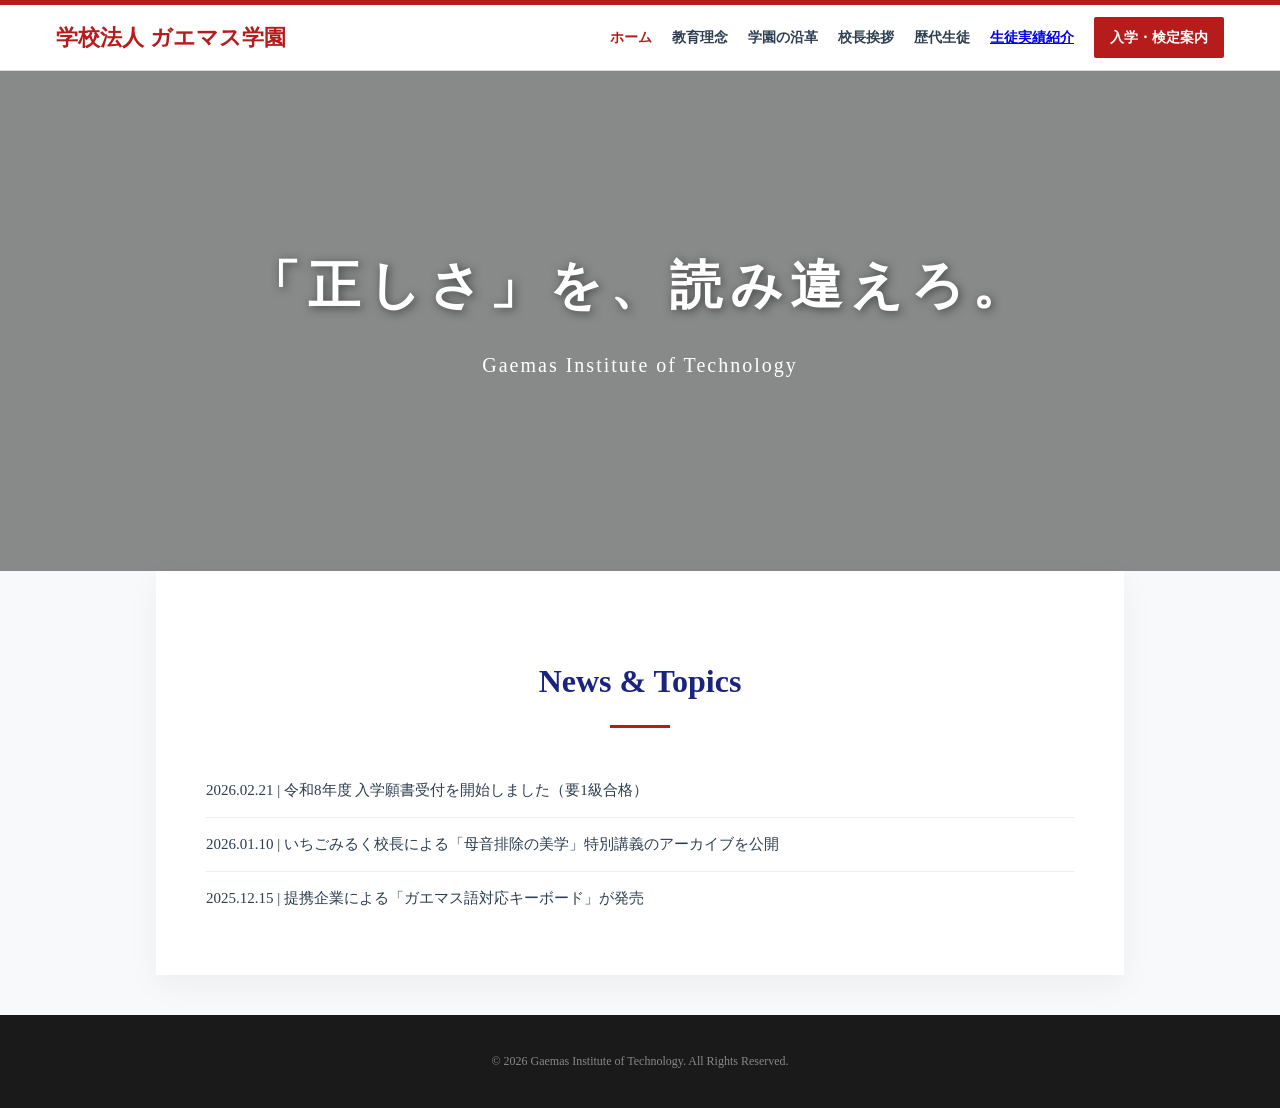
==== index.html @ ea04d504 "Update index.html" ====
<!DOCTYPE html>
<html lang="ja">
<head>
    <meta charset="UTF-8">
    <meta name="viewport" content="width=device-width, initial-scale=1.0">
    <title>学校法人 ガエマス学園 | ガエマス専門学校 公式サイト</title>
    <link rel="icon" type="image/png" href="favicon.png">
    <link rel="stylesheet" href="style.css">
</head>
<body>

<header>
    <div class="header-inner">
        <a class="logo" href="index.html">学校法人 ガエマス学園</a>
        <button class="hamburger" id="hamburger" onclick="toggleMenu()" aria-label="メニュー">
            <span></span><span></span><span></span>
        </button>
        <ul class="nav-links" id="nav-links">
            <li><a href="index.html" class="active">ホーム</a></li>
            <li><a href="philosophy.html">教育理念</a></li>
            <li><a href="history.html">学園の沿革</a></li>
            <li><a href="principal.html">校長挨拶</a></li>
            <li><a href="alumni.html">歴代生徒</a></li
            <li><a href="achievements.html">生徒実績紹介</a></li>
            <li class="btn-exam"><a href="exam.html">入学・検定案内</a></li>
        </ul>
    </div>
</header>

<main>
    <div class="hero">
        <h2>「正しさ」を、読み違えろ。</h2>
        <p>Gaemas Institute of Technology</p>
    </div>
    <div class="container">
        <div class="section-box">
            <h3 class="section-title">News & Topics</h3>
            <div class="news-item">2026.02.21 | 令和8年度 入学願書受付を開始しました（要1級合格）</div>
            <div class="news-item">2026.01.10 | いちごみるく校長による「母音排除の美学」特別講義のアーカイブを公開</div>
            <div class="news-item">2025.12.15 | 提携企業による「ガエマス語対応キーボード」が発売</div>
        </div>
    </div>
</main>

<footer>
    &copy; 2026 Gaemas Institute of Technology. All Rights Reserved.
</footer>

<script>
    function toggleMenu() {
        document.getElementById('nav-links').classList.toggle('open');
        document.getElementById('hamburger').classList.toggle('open');
    }
</script>

</body>
</html>
---- style.css ----
:root {
    --brand-red: #b71c1c;
    --brand-navy: #1a237e;
    --text-main: #2c3e50;
    --bg-gray: #f8f9fa;
    --white: #ffffff;
}

*, *::before, *::after { box-sizing: border-box; }

body {
    font-family: "Times New Roman", "YuMincho", "Hiragino Mincho ProN", serif;
    margin: 0; color: var(--text-main); background: var(--bg-gray);
    line-height: 1.8;
}

/* ===== HEADER / NAV ===== */
header {
    background: var(--white);
    border-top: 5px solid var(--brand-red);
    border-bottom: 1px solid #ddd;
    position: sticky; top: 0; z-index: 1000;
}
.header-inner {
    max-width: 1200px; margin: 0 auto; padding: 12px 16px;
    display: flex; justify-content: space-between; align-items: center;
}
.logo {
    font-size: clamp(13px, 3.2vw, 22px);
    font-weight: bold; color: var(--brand-red);
    text-decoration: none; white-space: nowrap;
}

.hamburger {
    display: none;
    flex-direction: column; justify-content: center; gap: 5px;
    width: 36px; height: 36px; cursor: pointer;
    background: none; border: none; padding: 4px; flex-shrink: 0;
}
.hamburger span {
    display: block; height: 2px; background: var(--brand-navy);
    border-radius: 2px; transition: 0.3s;
}
.hamburger.open span:nth-child(1) { transform: translateY(7px) rotate(45deg); }
.hamburger.open span:nth-child(2) { opacity: 0; }
.hamburger.open span:nth-child(3) { transform: translateY(-7px) rotate(-45deg); }

.nav-links {
    display: flex; gap: 20px; list-style: none; margin: 0; padding: 0;
    font-weight: bold; font-size: 14px; align-items: center;
}
.nav-links li a {
    text-decoration: none; color: var(--text-main);
    transition: 0.3s; white-space: nowrap;
}
.nav-links li a:hover { color: var(--brand-red); }
.nav-links li a.active { color: var(--brand-red); }
.btn-exam a {
    background: var(--brand-red); color: white !important;
    padding: 8px 16px; border-radius: 2px; display: block;
}

@media (max-width: 700px) {
    .hamburger { display: flex; }
    .nav-links {
        display: none;
        position: absolute; top: 100%; left: 0; right: 0;
        flex-direction: column; gap: 0;
        background: var(--white);
        border-bottom: 2px solid var(--brand-red);
        box-shadow: 0 4px 12px rgba(0,0,0,0.1);
    }
    .nav-links.open { display: flex; }
    .nav-links li { width: 100%; }
    .nav-links li a {
        display: block; padding: 14px 20px;
        border-bottom: 1px solid #eee;
        font-size: 15px;
    }
    .btn-exam a { border-radius: 0; }
}

/* ===== HERO ===== */
.hero {
    height: clamp(240px, 50vw, 500px);
    background: linear-gradient(rgba(0,0,0,0.45), rgba(0,0,0,0.45)),
        url('https://images.unsplash.com/photo-1541339907198-e08756ebafe3?auto=format&fit=crop&w=1200&q=80');
    background-size: cover; background-position: center;
    display: flex; flex-direction: column;
    justify-content: center; align-items: center;
    color: white; text-align: center; padding: 0 20px;
}
.hero h2 {
    font-size: clamp(20px, 5.5vw, 52px);
    margin: 0; letter-spacing: 0.15em;
    text-shadow: 2px 2px 10px rgba(0,0,0,0.5);
}
.hero p {
    font-size: clamp(12px, 2.8vw, 20px);
    margin-top: 14px; letter-spacing: 0.1em;
}

/* ===== LAYOUT ===== */
.container { max-width: 1000px; margin: 0 auto; padding: 40px 16px; }
.section-box {
    background: var(--white);
    padding: clamp(20px, 5vw, 50px);
    box-shadow: 0 10px 30px rgba(0,0,0,0.05);
    margin-top: -40px; position: relative;
}
.section-title {
    font-size: clamp(20px, 4.5vw, 32px);
    text-align: center; margin-bottom: 36px; color: var(--brand-navy);
}
.section-title::after {
    content: ""; display: block; width: 60px; height: 3px;
    background: var(--brand-red); margin: 14px auto 0;
}

/* ===== LONG TEXT ===== */
.long-text p {
    margin-bottom: 1.8em; text-indent: 1em; text-align: justify;
    font-size: clamp(14px, 2.4vw, 16px);
}

/* ===== NEWS ===== */
.news-item {
    padding: 13px 0; border-bottom: 1px solid #eee;
    font-size: clamp(13px, 2.4vw, 15px);
}
.news-item:last-child { border-bottom: none; }

/* ===== PRINCIPAL ===== */
.principal-inner {
    display: flex; gap: 40px; align-items: flex-start; flex-wrap: wrap;
}
.principal-profile {
    flex-shrink: 0; text-align: center; width: 150px; margin: 0 auto;
}
.principal-avatar {
    width: 120px; height: 120px; border-radius: 50%;
    border: 4px solid var(--brand-red);
    object-fit: cover; background: #ddd;
    display: block; margin: 0 auto 10px;
}
.principal-name {
    font-weight: bold; color: var(--brand-navy);
    font-size: clamp(14px, 2.8vw, 18px);
}
.principal-title { font-size: 13px; color: #999; }

@media (max-width: 600px) {
    .principal-inner { flex-direction: column; align-items: center; gap: 20px; }
    .principal-profile { width: 100%; }
}

/* ===== ALUMNI ===== */
.alumni-period {
    margin-bottom: 48px;
    border-left: 4px solid var(--brand-red);
    padding-left: 18px;
}
.alumni-period-title {
    font-size: clamp(15px, 2.8vw, 20px);
    font-weight: bold; color: var(--brand-navy);
    margin-bottom: 6px;
}
.alumni-period-note {
    font-size: 13px; color: #888; margin-bottom: 18px;
}
.alumni-cards {
    display: flex; gap: 14px; flex-wrap: wrap;
}
.alumni-card {
    background: var(--bg-gray); border: 1px solid #e0e0e0;
    padding: 18px; display: flex; align-items: center; gap: 14px;
    flex: 1; min-width: 200px;
}
.alumni-avatar {
    width: 68px; height: 68px; border-radius: 50%;
    object-fit: cover; border: 3px solid var(--brand-red);
    flex-shrink: 0; background: #ddd;
}
.alumni-name {
    font-size: clamp(14px, 2.8vw, 18px);
    font-weight: bold; color: var(--brand-navy); margin-bottom: 3px;
}
.alumni-handle { font-size: 13px; color: #999; }

@media (max-width: 480px) {
    .alumni-cards { flex-direction: column; }
    .alumni-card { min-width: 0; }
}

/* ===== EXAM ===== */
.status-bar {
    display: flex; gap: 5px; margin-bottom: 28px;
}
.grade-badge {
    padding: 8px 2px; background: #eee; border-radius: 4px;
    font-weight: bold; color: #999;
    flex: 1; text-align: center;
    font-size: clamp(11px, 2.5vw, 15px);
}
.grade-badge.active { background: var(--brand-red); color: white; }
.grade-badge.passed { background: var(--brand-navy); color: white; }

.quiz-container {
    border: 1px solid #eee;
    padding: clamp(18px, 5vw, 40px);
    text-align: center; background: #fff;
}
.quiz-container h3 { font-size: clamp(15px, 3.2vw, 20px); }
.quiz-container p { font-size: clamp(14px, 2.6vw, 16px); }

.choice-btn {
    display: block; width: 100%; padding: 14px 10px; margin: 10px 0;
    border: 1px solid #ddd; background: white; cursor: pointer;
    font-size: clamp(14px, 2.8vw, 16px); font-weight: bold;
    font-family: inherit;
    -webkit-tap-highlight-color: transparent;
}
.choice-btn:hover, .choice-btn:active {
    background: #fdf2f2; border-color: var(--brand-red);
}
.write-input {
    width: 100%; padding: 14px;
    font-size: clamp(16px, 4vw, 20px);
    border: 2px solid var(--brand-navy); margin-bottom: 14px;
    text-align: center; font-family: inherit;
}

/* ===== OVERLAY ===== */
#submit-overlay {
    position: fixed; top: 0; left: 0; width: 100%; height: 100%;
    background: rgba(255,255,255,0.98); display: none; flex-direction: column;
    justify-content: center; align-items: center; z-index: 5000; padding: 20px;
}
#submit-overlay h3 { text-align: center; font-size: clamp(16px, 3.5vw, 22px); }
.spinner {
    width: 60px; height: 60px; border: 6px solid #f3f3f3;
    border-top: 6px solid var(--brand-red); border-radius: 50%;
    animation: spin 1s linear infinite;
}
@keyframes spin { to { transform: rotate(360deg); } }

/* ===== FOOTER ===== */
footer {
    background: #1a1a1a; color: #888;
    padding: 36px 20px; text-align: center; font-size: 12px;
}

/* ===== PAGE FADE ===== */
main { animation: fadeIn 0.4s ease-out; }
@keyframes fadeIn { from { opacity: 0; transform: translateY(6px); } to { opacity: 1; transform: none; } }
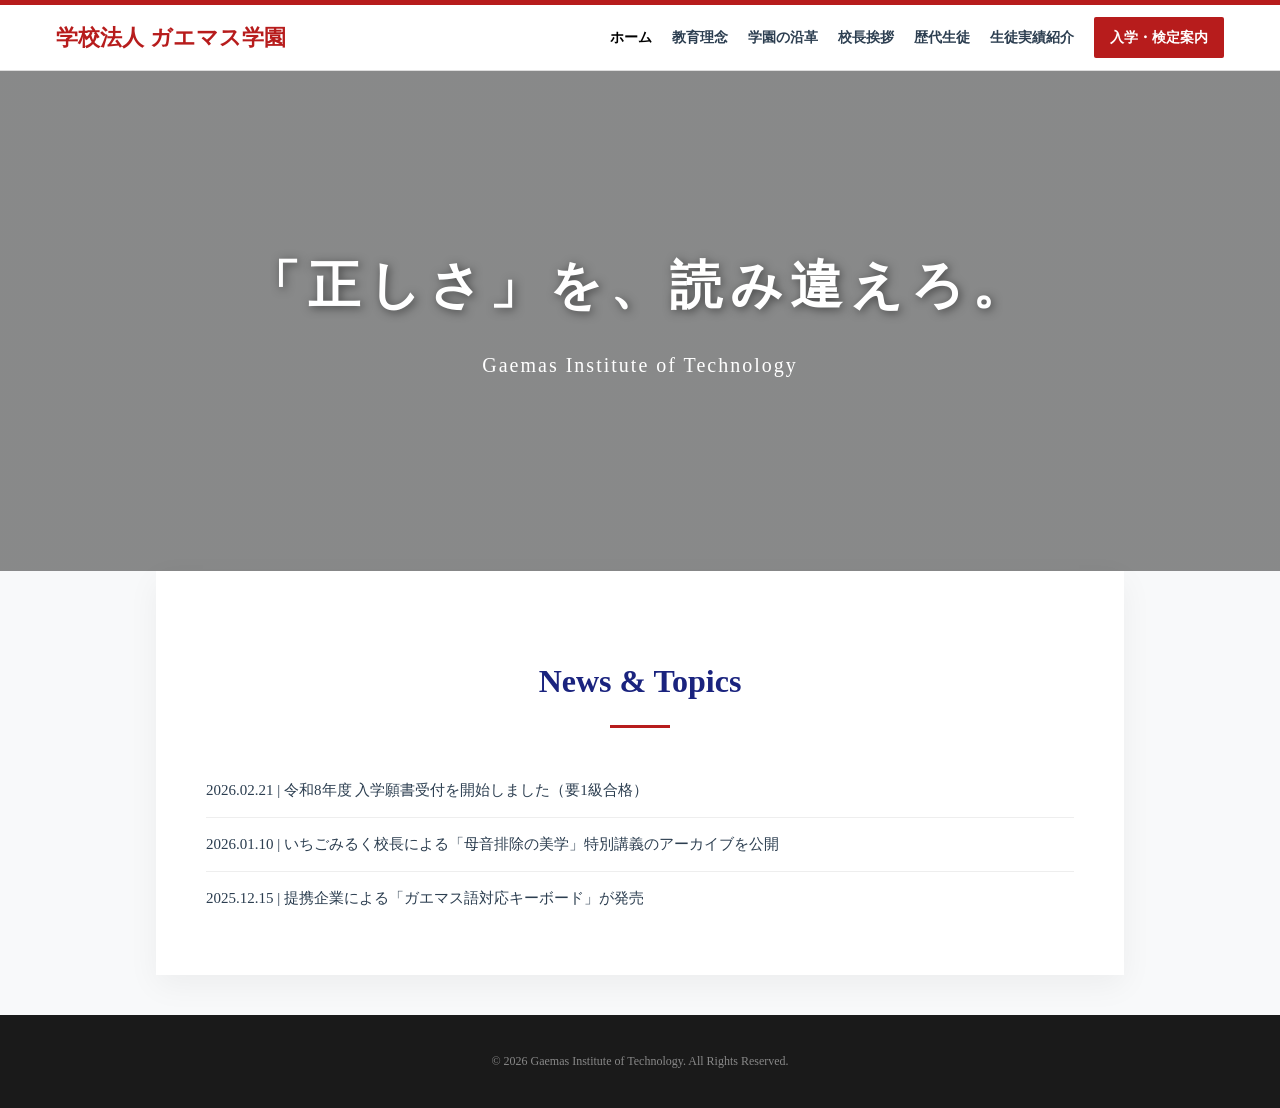
==== commit 3853c274: "Update index.html" ====
--- a/index.html
+++ b/index.html
@@ -20,7 +20,7 @@
             <li><a href="philosophy.html">教育理念</a></li>
             <li><a href="history.html">学園の沿革</a></li>
             <li><a href="principal.html">校長挨拶</a></li>
-            <li><a href="alumni.html">歴代生徒</a></li
+            <li><a href="alumni.html">歴代生徒</a></li>
             <li><a href="achievements.html">生徒実績紹介</a></li>
             <li class="btn-exam"><a href="exam.html">入学・検定案内</a></li>
         </ul>
--- a/style.css
+++ b/style.css
@@ -54,7 +54,7 @@
     transition: 0.3s; white-space: nowrap;
 }
 .nav-links li a:hover { color: var(--brand-red); }
-.nav-links li a.active { color: var(--brand-red); }
+.nav-links li a.active { color: #000000; }
 .btn-exam a {
     background: var(--brand-red); color: white !important;
     padding: 8px 16px; border-radius: 2px; display: block;
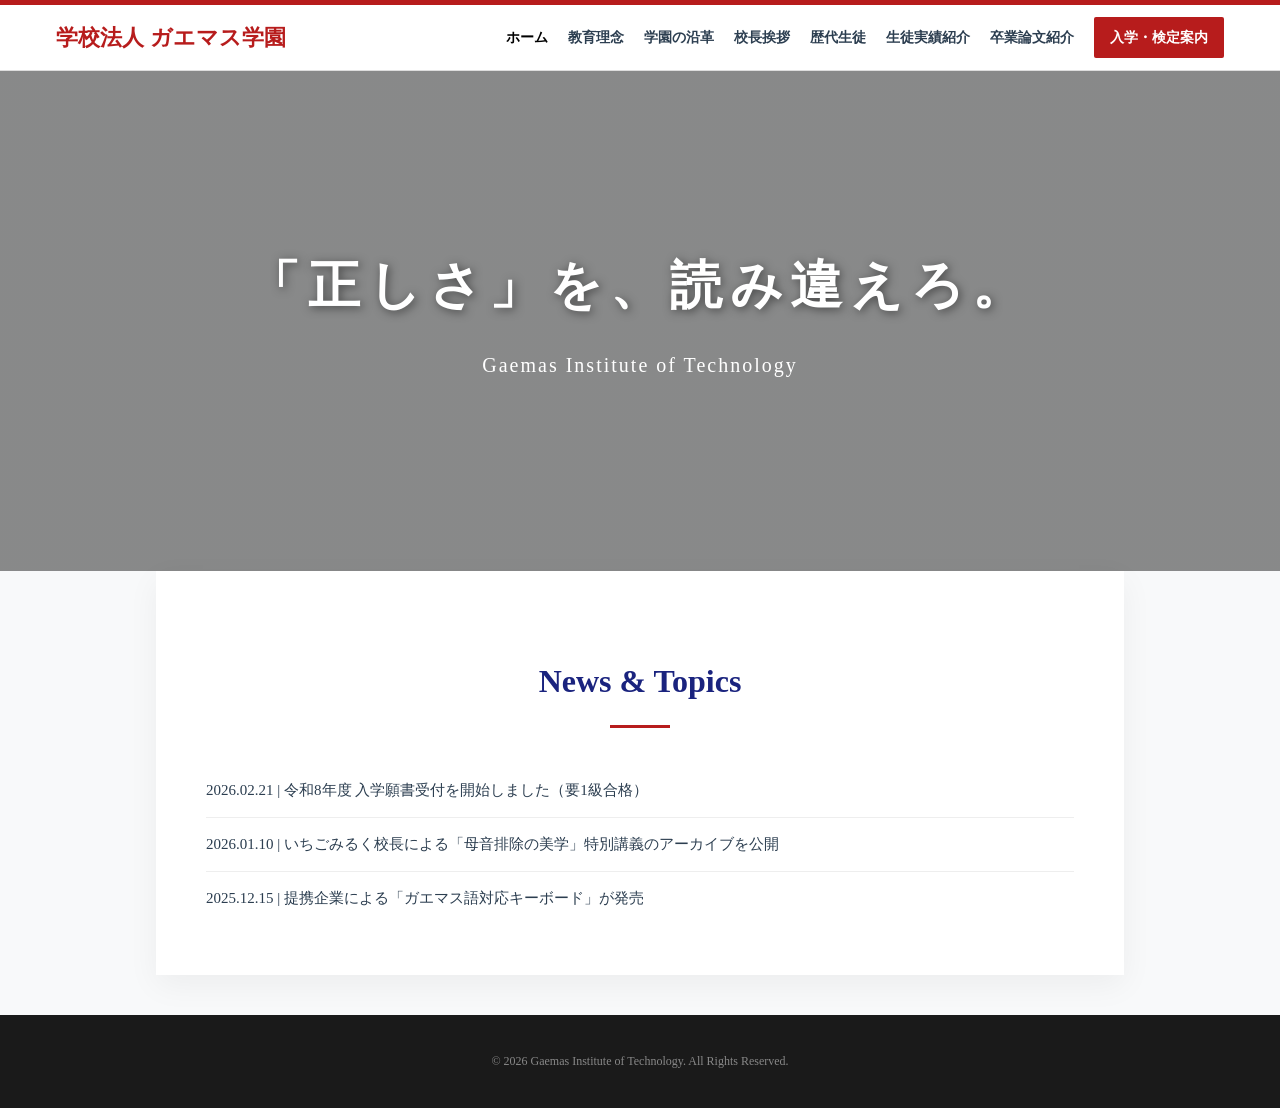
==== commit 6ce2236d: "Update index.html" ====
--- a/index.html
+++ b/index.html
@@ -22,6 +22,7 @@
             <li><a href="principal.html">校長挨拶</a></li>
             <li><a href="alumni.html">歴代生徒</a></li>
             <li><a href="achievements.html">生徒実績紹介</a></li>
+            <li><a href="thesis.html">卒業論文紹介</a></li>
             <li class="btn-exam"><a href="exam.html">入学・検定案内</a></li>
         </ul>
     </div>
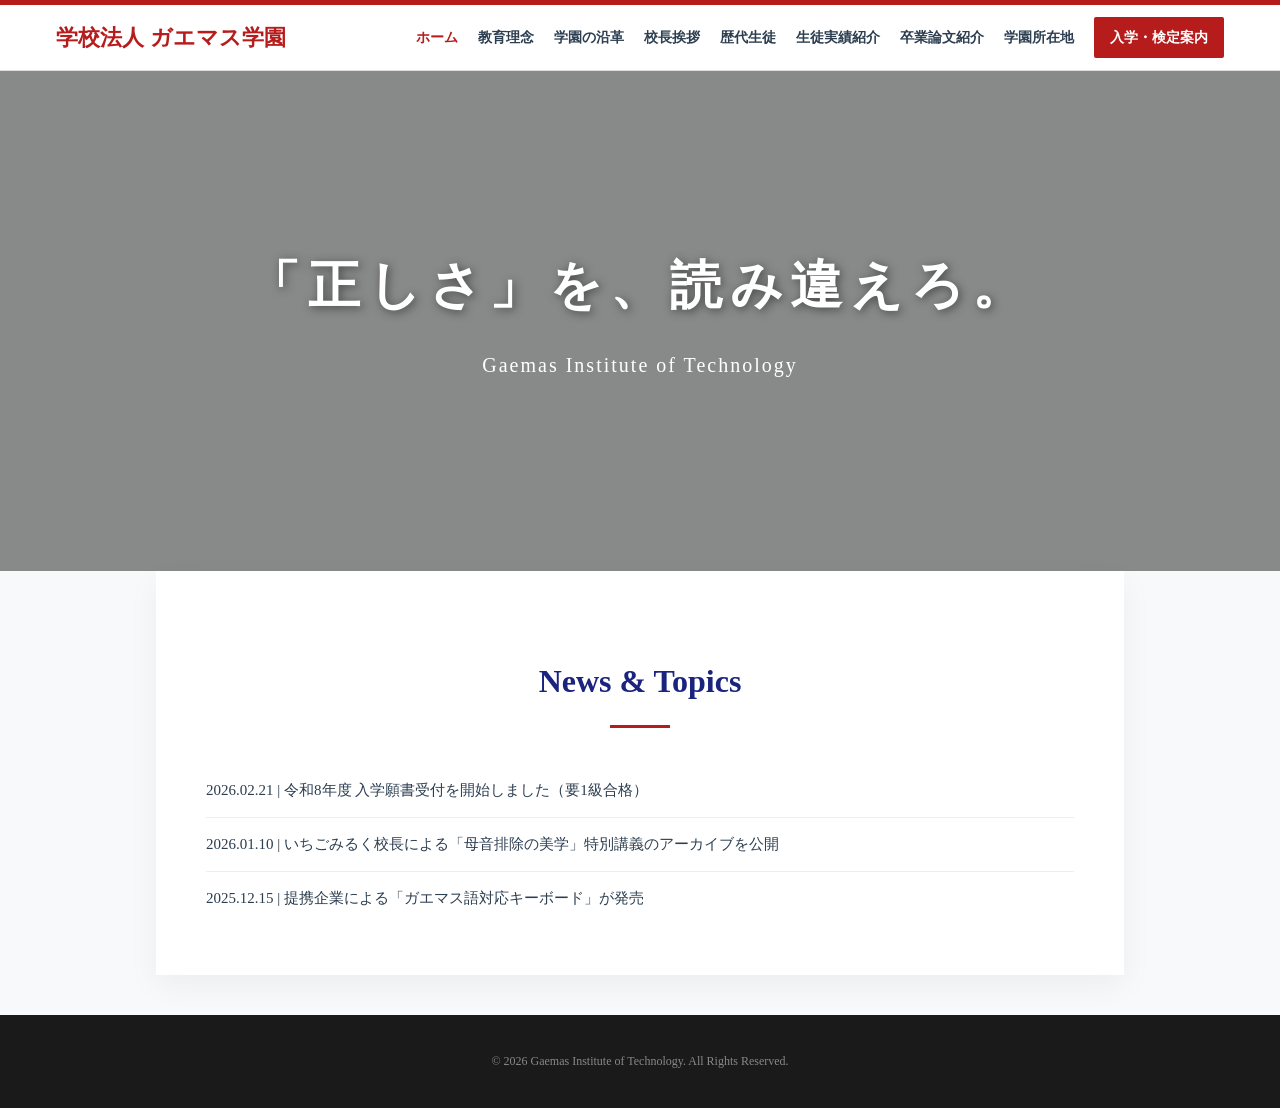
==== commit 196a54f1: "Update index.html" ====
--- a/index.html
+++ b/index.html
@@ -23,6 +23,7 @@
             <li><a href="alumni.html">歴代生徒</a></li>
             <li><a href="achievements.html">生徒実績紹介</a></li>
             <li><a href="thesis.html">卒業論文紹介</a></li>
+            <li><a href="access.html">学園所在地</a></li>
             <li class="btn-exam"><a href="exam.html">入学・検定案内</a></li>
         </ul>
     </div>
--- a/style.css
+++ b/style.css
@@ -54,7 +54,7 @@
     transition: 0.3s; white-space: nowrap;
 }
 .nav-links li a:hover { color: var(--brand-red); }
-.nav-links li a.active { color: #000000; }
+.nav-links li a.active { color: var(--brand-red); }
 .btn-exam a {
     background: var(--brand-red); color: white !important;
     padding: 8px 16px; border-radius: 2px; display: block;
@@ -253,3 +253,24 @@
 /* ===== PAGE FADE ===== */
 main { animation: fadeIn 0.4s ease-out; }
 @keyframes fadeIn { from { opacity: 0; transform: translateY(6px); } to { opacity: 1; transform: none; } }
+
+/* ===== AUDIO PLAYER ===== */
+.custom-audio-player {
+    background: linear-gradient(135deg, var(--brand-red), var(--brand-navy));
+    padding: 28px;
+    border-radius: 12px;
+    margin-bottom: 24px;
+    box-shadow: 0 12px 32px rgba(183, 28, 28, 0.25);
+}
+.custom-audio-player audio {
+    width: 100%;
+    height: 50px;
+    accent-color: var(--white);
+    filter: brightness(1.1);
+}
+.custom-audio-player audio::-webkit-media-controls-panel {
+    background-color: transparent;
+}
+.custom-audio-player audio::-webkit-media-controls-timeline {
+    background-color: rgba(255,255,255,0.3);
+}
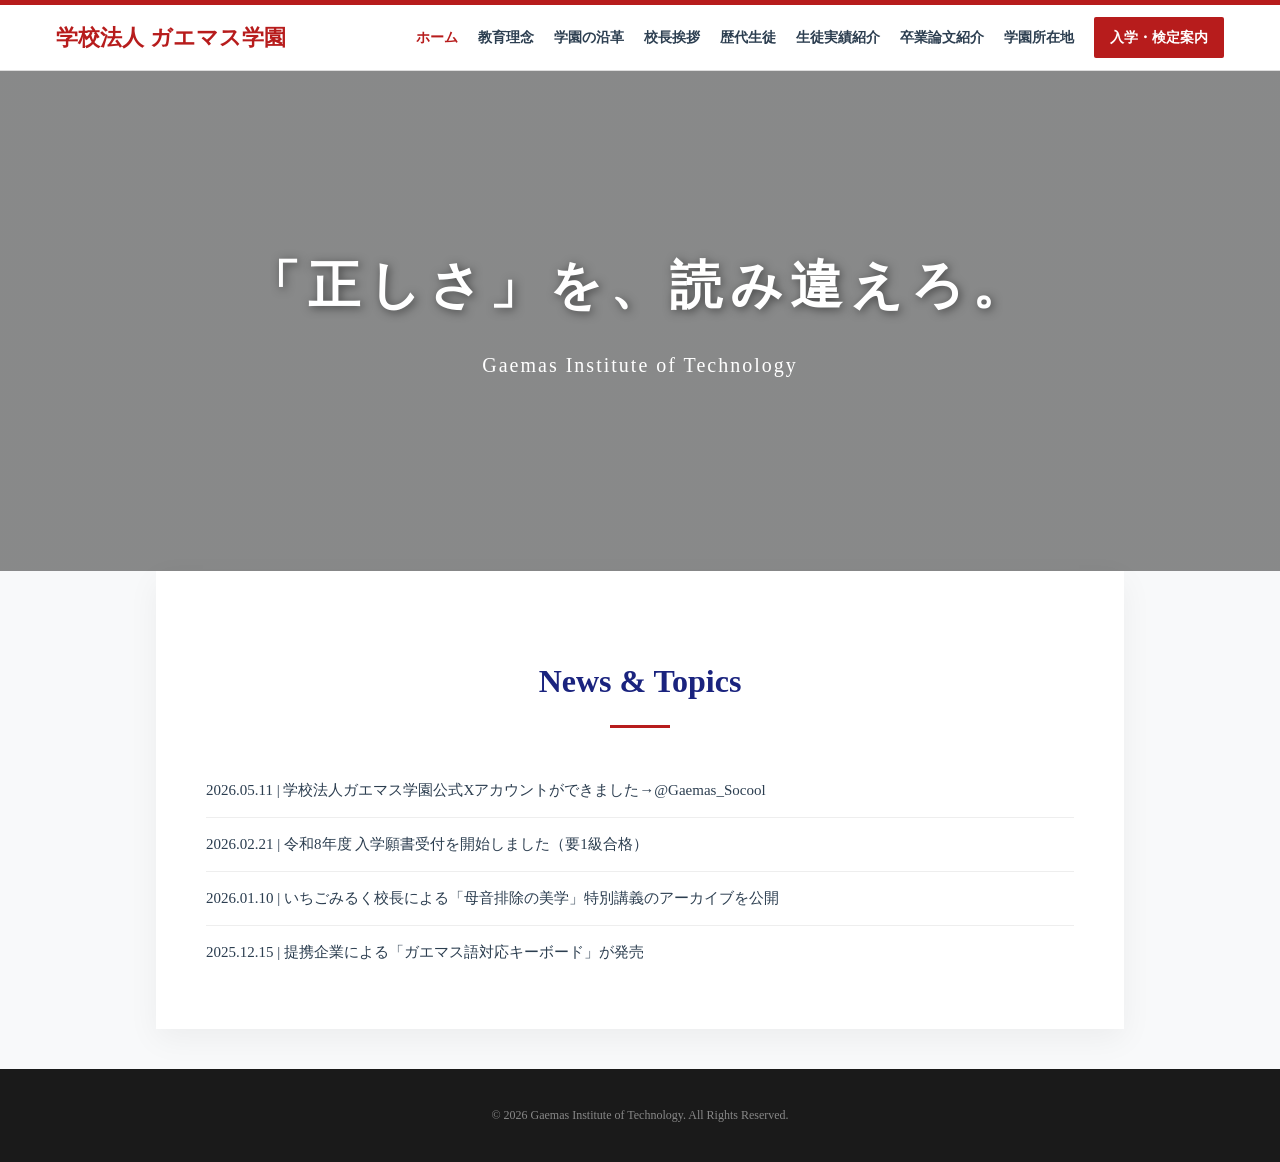
==== commit e3c3541a: "Update index.html" ====
--- a/index.html
+++ b/index.html
@@ -37,6 +37,7 @@
     <div class="container">
         <div class="section-box">
             <h3 class="section-title">News & Topics</h3>
+            <div class="news-item">2026.05.11 | 学校法人ガエマス学園公式Xアカウントができました→@Gaemas_Socool</div>
             <div class="news-item">2026.02.21 | 令和8年度 入学願書受付を開始しました（要1級合格）</div>
             <div class="news-item">2026.01.10 | いちごみるく校長による「母音排除の美学」特別講義のアーカイブを公開</div>
             <div class="news-item">2025.12.15 | 提携企業による「ガエマス語対応キーボード」が発売</div>
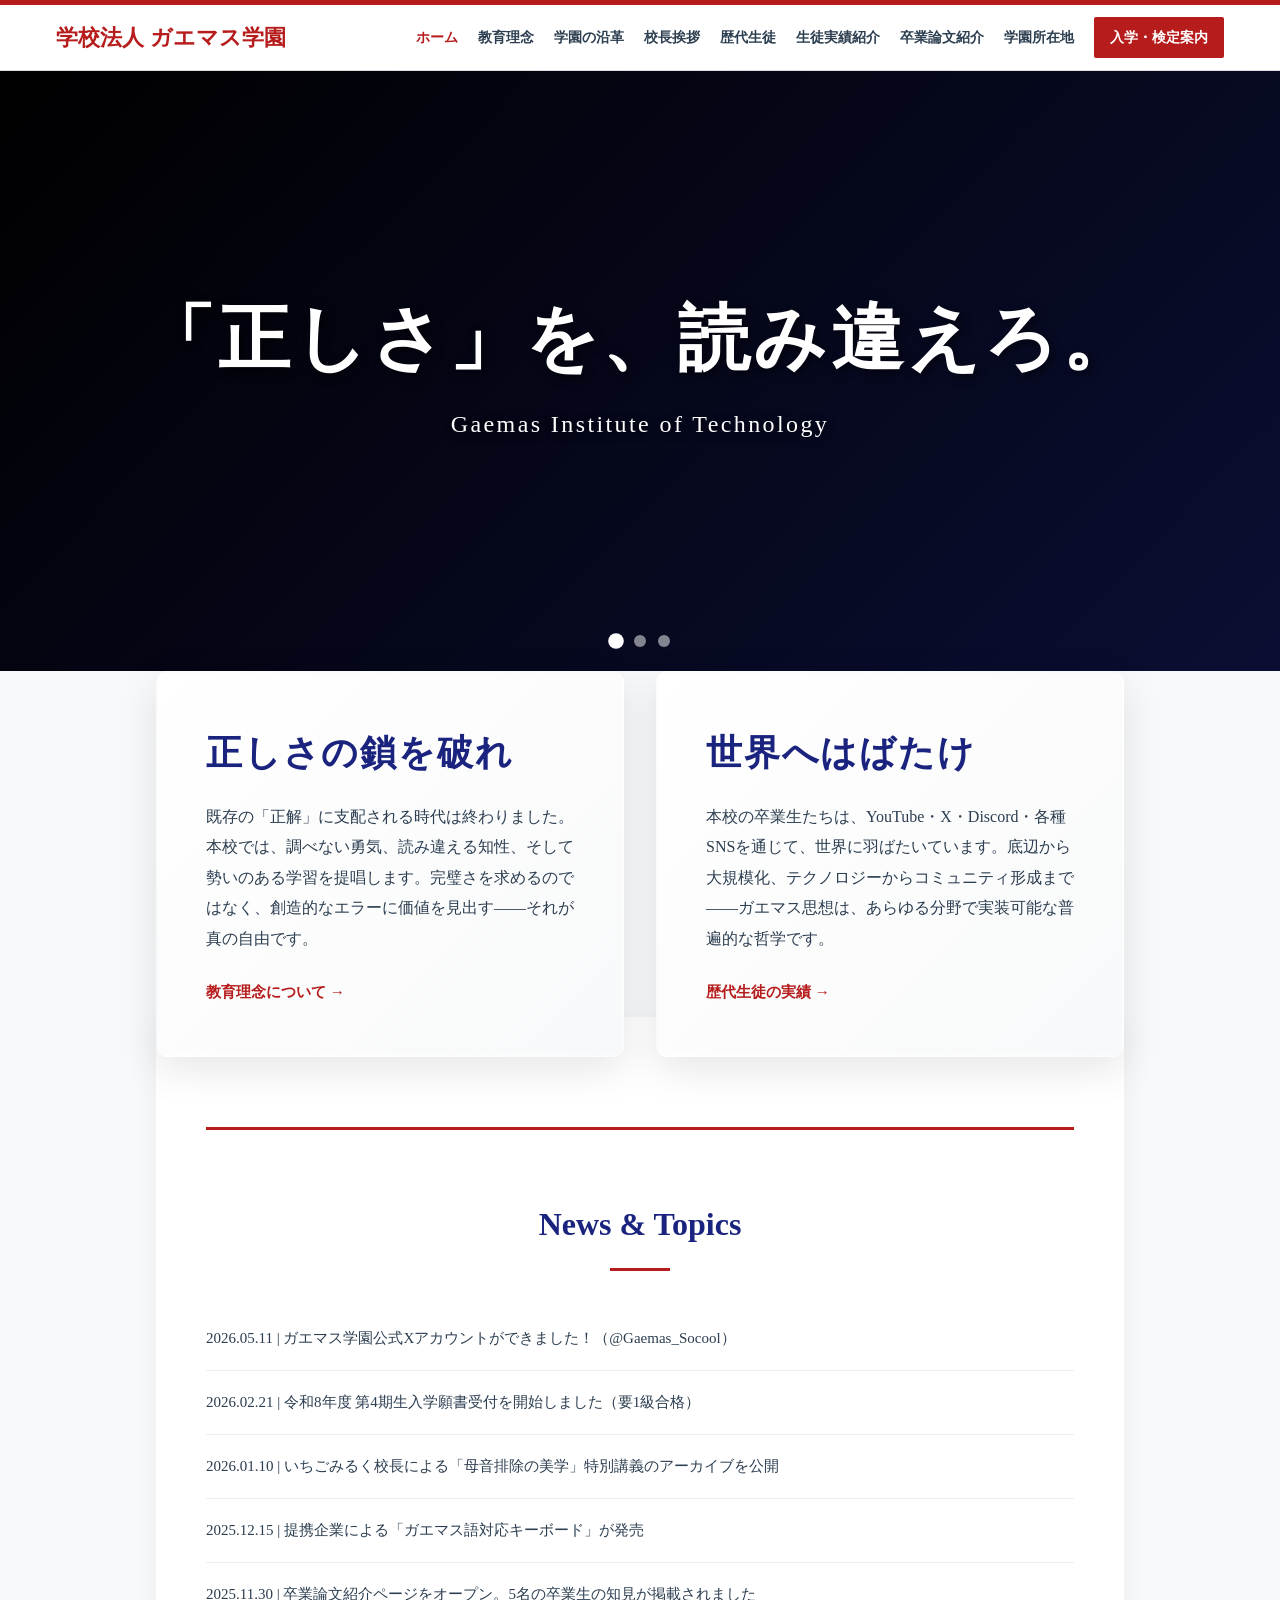
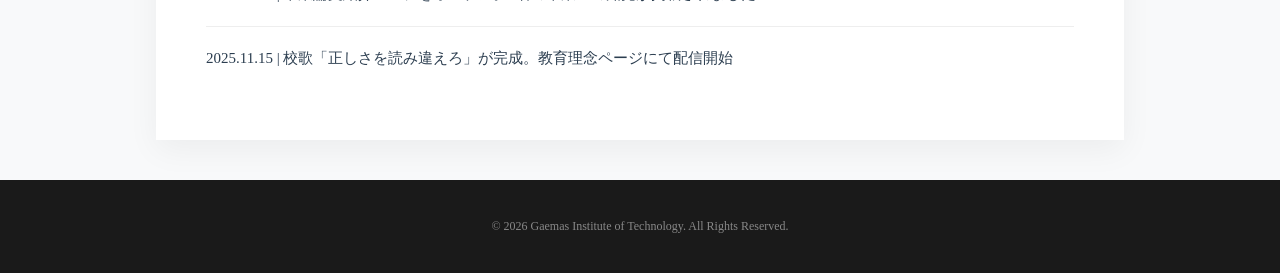
==== commit 1f0f2545: "Update index.html" ====
--- a/index.html
+++ b/index.html
@@ -6,6 +6,168 @@
     <title>学校法人 ガエマス学園 | ガエマス専門学校 公式サイト</title>
     <link rel="icon" type="image/png" href="favicon.png">
     <link rel="stylesheet" href="style.css">
+    <style>
+        .hero-slideshow {
+            position: relative;
+            height: clamp(300px, 60vw, 600px);
+            overflow: hidden;
+            background: #000;
+        }
+        .hero-slide {
+            position: absolute;
+            width: 100%;
+            height: 100%;
+            opacity: 0;
+            transition: opacity 1s ease-in-out;
+            background-size: cover;
+            background-position: center;
+        }
+        .hero-slide.active {
+            opacity: 1;
+        }
+        .hero-overlay {
+            position: absolute;
+            top: 0;
+            left: 0;
+            width: 100%;
+            height: 100%;
+            background: linear-gradient(135deg, rgba(0,0,0,0.5), rgba(26,35,126,0.4));
+            display: flex;
+            flex-direction: column;
+            justify-content: center;
+            align-items: center;
+            color: white;
+            text-align: center;
+            padding: 0 20px;
+            z-index: 10;
+        }
+        .hero-title {
+            font-size: clamp(32px, 8vw, 72px);
+            font-weight: bold;
+            letter-spacing: 0.05em;
+            margin: 0 0 20px 0;
+            text-shadow: 3px 3px 10px rgba(0,0,0,0.6);
+            line-height: 1.2;
+        }
+        .hero-subtitle {
+            font-size: clamp(16px, 3vw, 24px);
+            letter-spacing: 0.1em;
+            margin: 0;
+            text-shadow: 2px 2px 8px rgba(0,0,0,0.6);
+        }
+        .slide-dots {
+            position: absolute;
+            bottom: 24px;
+            left: 50%;
+            transform: translateX(-50%);
+            display: flex;
+            gap: 12px;
+            z-index: 20;
+        }
+        .dot {
+            width: 12px;
+            height: 12px;
+            border-radius: 50%;
+            background: rgba(255,255,255,0.5);
+            cursor: pointer;
+            transition: 0.3s;
+        }
+        .dot.active {
+            background: white;
+            transform: scale(1.3);
+        }
+
+        .feature-grid {
+            display: grid;
+            grid-template-columns: 1fr 1fr;
+            gap: 32px;
+            margin-top: 0;
+        }
+        .feature-card {
+            background: linear-gradient(135deg, var(--white), var(--bg-gray));
+            padding: clamp(32px, 5vw, 48px);
+            border-radius: 12px;
+            box-shadow: 0 12px 40px rgba(0,0,0,0.1);
+            transition: transform 0.3s, box-shadow 0.3s;
+            cursor: pointer;
+            border: 2px solid transparent;
+        }
+        .feature-card:hover {
+            transform: translateY(-8px);
+            box-shadow: 0 20px 60px rgba(183,28,28,0.15);
+            border-color: var(--brand-red);
+        }
+        .feature-title {
+            font-size: clamp(24px, 4.5vw, 36px);
+            color: var(--brand-navy);
+            font-weight: bold;
+            margin: 0 0 16px 0;
+            letter-spacing: 0.05em;
+        }
+        .feature-desc {
+            font-size: clamp(14px, 2.5vw, 16px);
+            color: var(--text-main);
+            line-height: 1.9;
+            margin: 0 0 24px 0;
+        }
+        .feature-link {
+            display: inline-block;
+            color: var(--brand-red);
+            text-decoration: none;
+            font-weight: bold;
+            font-size: clamp(13px, 2.3vw, 15px);
+            transition: 0.3s;
+        }
+        .feature-link:hover {
+            color: var(--brand-navy);
+            transform: translateX(4px);
+            display: inline-block;
+        }
+
+        .news-section {
+            margin-top: 60px;
+            padding-top: 40px;
+            border-top: 3px solid var(--brand-red);
+        }
+        .news-title {
+            font-size: clamp(20px, 4.5vw, 32px);
+            text-align: center;
+            margin-bottom: 36px;
+            color: var(--brand-navy);
+            font-weight: bold;
+        }
+        .news-title::after {
+            content: "";
+            display: block;
+            width: 60px;
+            height: 3px;
+            background: var(--brand-red);
+            margin: 14px auto 0;
+        }
+        .news-item {
+            padding: 18px 0;
+            border-bottom: 1px solid #eee;
+            font-size: clamp(13px, 2.4vw, 15px);
+            transition: 0.3s;
+        }
+        .news-item:hover {
+            padding-left: 12px;
+            color: var(--brand-red);
+        }
+        .news-item:last-child {
+            border-bottom: none;
+        }
+
+        @media (max-width: 768px) {
+            .feature-grid {
+                grid-template-columns: 1fr;
+                gap: 24px;
+            }
+            .hero-title {
+                letter-spacing: 0.02em;
+            }
+        }
+    </style>
 </head>
 <body>
 
@@ -30,17 +192,59 @@
 </header>
 
 <main>
-    <div class="hero">
-        <h2>「正しさ」を、読み違えろ。</h2>
-        <p>Gaemas Institute of Technology</p>
+    <!-- ヒーロースライドショー -->
+    <div class="hero-slideshow">
+        <div class="hero-slide active" style="background-image: url('home1.png');"></div>
+        <div class="hero-slide" style="background-image: url('home2.png');"></div>
+        <div class="hero-slide" style="background-image: url('home3.png');"></div>
+        
+        <div class="hero-overlay">
+            <h1 class="hero-title">「正しさ」を、読み違えろ。</h1>
+            <p class="hero-subtitle">Gaemas Institute of Technology</p>
+        </div>
+
+        <div class="slide-dots">
+            <span class="dot active" onclick="currentSlide(0)"></span>
+            <span class="dot" onclick="currentSlide(1)"></span>
+            <span class="dot" onclick="currentSlide(2)"></span>
+        </div>
     </div>
+
     <div class="container">
+        <!-- フィーチャーセクション -->
+        <div style="margin-top: -40px; position: relative; z-index: 100;">
+            <div class="feature-grid">
+                <!-- カード1 -->
+                <div class="feature-card" onclick="location.href='philosophy.html';" style="cursor: pointer;">
+                    <h2 class="feature-title">正しさの鎖を破れ</h2>
+                    <p class="feature-desc">
+                        既存の「正解」に支配される時代は終わりました。本校では、調べない勇気、読み違える知性、そして勢いのある学習を提唱します。完璧さを求めるのではなく、創造的なエラーに価値を見出す——それが真の自由です。
+                    </p>
+                    <a href="philosophy.html" class="feature-link">教育理念について →</a>
+                </div>
+
+                <!-- カード2 -->
+                <div class="feature-card" onclick="location.href='alumni.html';" style="cursor: pointer;">
+                    <h2 class="feature-title">世界へはばたけ</h2>
+                    <p class="feature-desc">
+                        本校の卒業生たちは、YouTube・X・Discord・各種SNSを通じて、世界に羽ばたいています。底辺から大規模化、テクノロジーからコミュニティ形成まで——ガエマス思想は、あらゆる分野で実装可能な普遍的な哲学です。
+                    </p>
+                    <a href="alumni.html" class="feature-link">歴代生徒の実績 →</a>
+                </div>
+            </div>
+        </div>
+
+        <!-- ニュースセクション -->
         <div class="section-box">
-            <h3 class="section-title">News & Topics</h3>
-            <div class="news-item">2026.05.11 | 学校法人ガエマス学園公式Xアカウントができました→@Gaemas_Socool</div>
-            <div class="news-item">2026.02.21 | 令和8年度 入学願書受付を開始しました（要1級合格）</div>
-            <div class="news-item">2026.01.10 | いちごみるく校長による「母音排除の美学」特別講義のアーカイブを公開</div>
-            <div class="news-item">2025.12.15 | 提携企業による「ガエマス語対応キーボード」が発売</div>
+            <div class="news-section">
+                <h2 class="news-title">News & Topics</h2>
+                <div class="news-item">2026.05.11 | ガエマス学園公式Xアカウントができました！（@Gaemas_Socool）</div>
+                <div class="news-item">2026.02.21 | 令和8年度 第4期生入学願書受付を開始しました（要1級合格）</div>
+                <div class="news-item">2026.01.10 | いちごみるく校長による「母音排除の美学」特別講義のアーカイブを公開</div>
+                <div class="news-item">2025.12.15 | 提携企業による「ガエマス語対応キーボード」が発売</div>
+                <div class="news-item">2025.11.30 | 卒業論文紹介ページをオープン。5名の卒業生の知見が掲載されました</div>
+                <div class="news-item">2025.11.15 | 校歌「正しさを読み違えろ」が完成。教育理念ページにて配信開始</div>
+            </div>
         </div>
     </div>
 </main>
@@ -50,6 +254,31 @@
 </footer>
 
 <script>
+    let currentSlideIndex = 0;
+    const slides = document.querySelectorAll('.hero-slide');
+    const dots = document.querySelectorAll('.dot');
+
+    function showSlide(n) {
+        slides.forEach(slide => slide.classList.remove('active'));
+        dots.forEach(dot => dot.classList.remove('active'));
+        
+        slides[n].classList.add('active');
+        dots[n].classList.add('active');
+    }
+
+    function nextSlide() {
+        currentSlideIndex = (currentSlideIndex + 1) % slides.length;
+        showSlide(currentSlideIndex);
+    }
+
+    function currentSlide(n) {
+        currentSlideIndex = n;
+        showSlide(currentSlideIndex);
+    }
+
+    // 自動スライド（5秒ごと）
+    setInterval(nextSlide, 5000);
+
     function toggleMenu() {
         document.getElementById('nav-links').classList.toggle('open');
         document.getElementById('hamburger').classList.toggle('open');
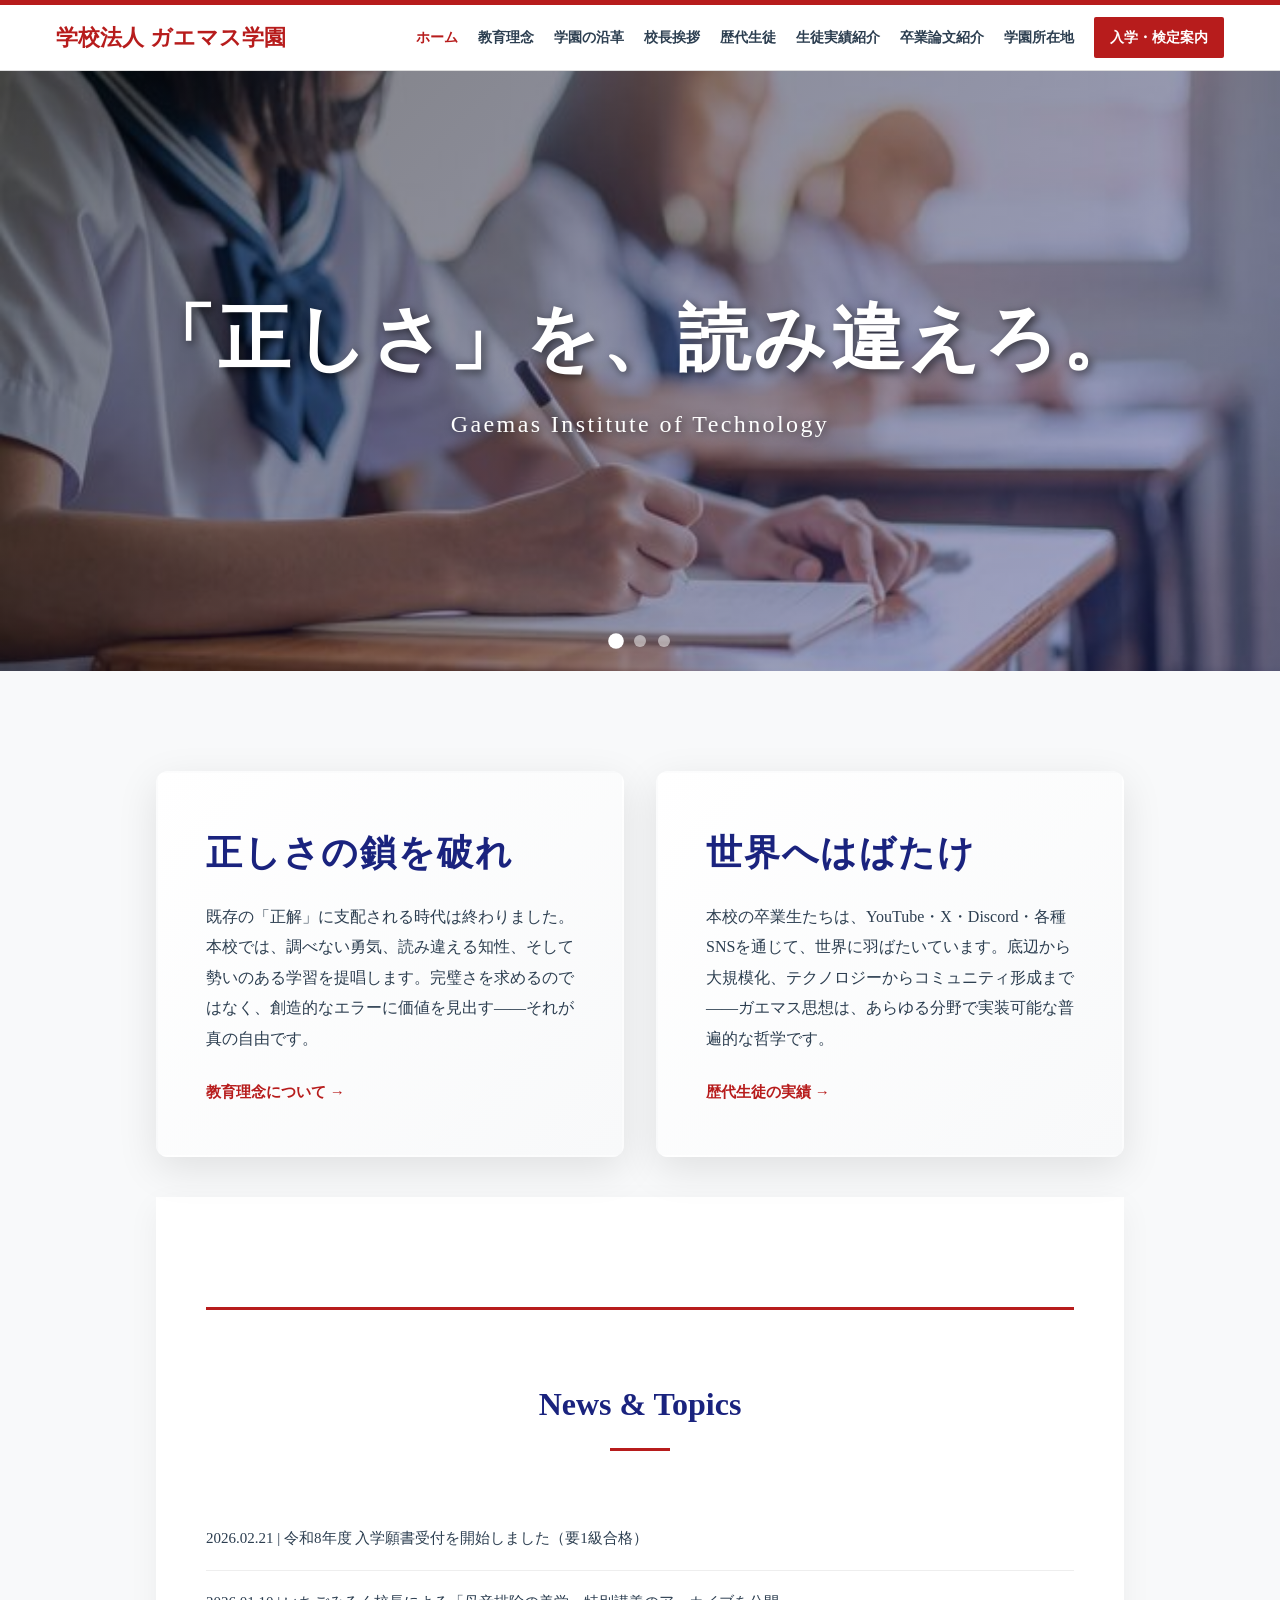
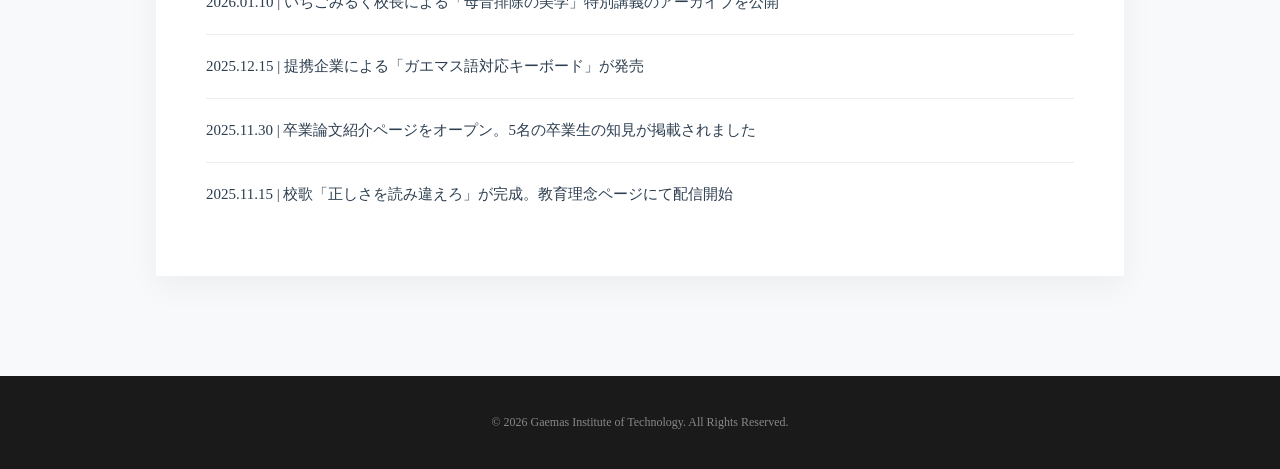
==== commit 36e92552: "Update index.html" ====
--- a/index.html
+++ b/index.html
@@ -210,9 +210,11 @@
         </div>
     </div>
 
+    <div style="height: 60px;"></div>
+
     <div class="container">
         <!-- フィーチャーセクション -->
-        <div style="margin-top: -40px; position: relative; z-index: 100;">
+        <div style="margin-top: 0; position: relative; z-index: 100;">
             <div class="feature-grid">
                 <!-- カード1 -->
                 <div class="feature-card" onclick="location.href='philosophy.html';" style="cursor: pointer;">
@@ -234,18 +236,22 @@
             </div>
         </div>
 
+        <div style="height: 80px;"></div>
+
         <!-- ニュースセクション -->
         <div class="section-box">
             <div class="news-section">
                 <h2 class="news-title">News & Topics</h2>
-                <div class="news-item">2026.05.11 | ガエマス学園公式Xアカウントができました！（@Gaemas_Socool）</div>
-                <div class="news-item">2026.02.21 | 令和8年度 第4期生入学願書受付を開始しました（要1級合格）</div>
+                <div style="height: 20px;"></div>
+                <div class="news-item">2026.02.21 | 令和8年度 入学願書受付を開始しました（要1級合格）</div>
                 <div class="news-item">2026.01.10 | いちごみるく校長による「母音排除の美学」特別講義のアーカイブを公開</div>
                 <div class="news-item">2025.12.15 | 提携企業による「ガエマス語対応キーボード」が発売</div>
                 <div class="news-item">2025.11.30 | 卒業論文紹介ページをオープン。5名の卒業生の知見が掲載されました</div>
                 <div class="news-item">2025.11.15 | 校歌「正しさを読み違えろ」が完成。教育理念ページにて配信開始</div>
             </div>
         </div>
+
+        <div style="height: 60px;"></div>
     </div>
 </main>
 
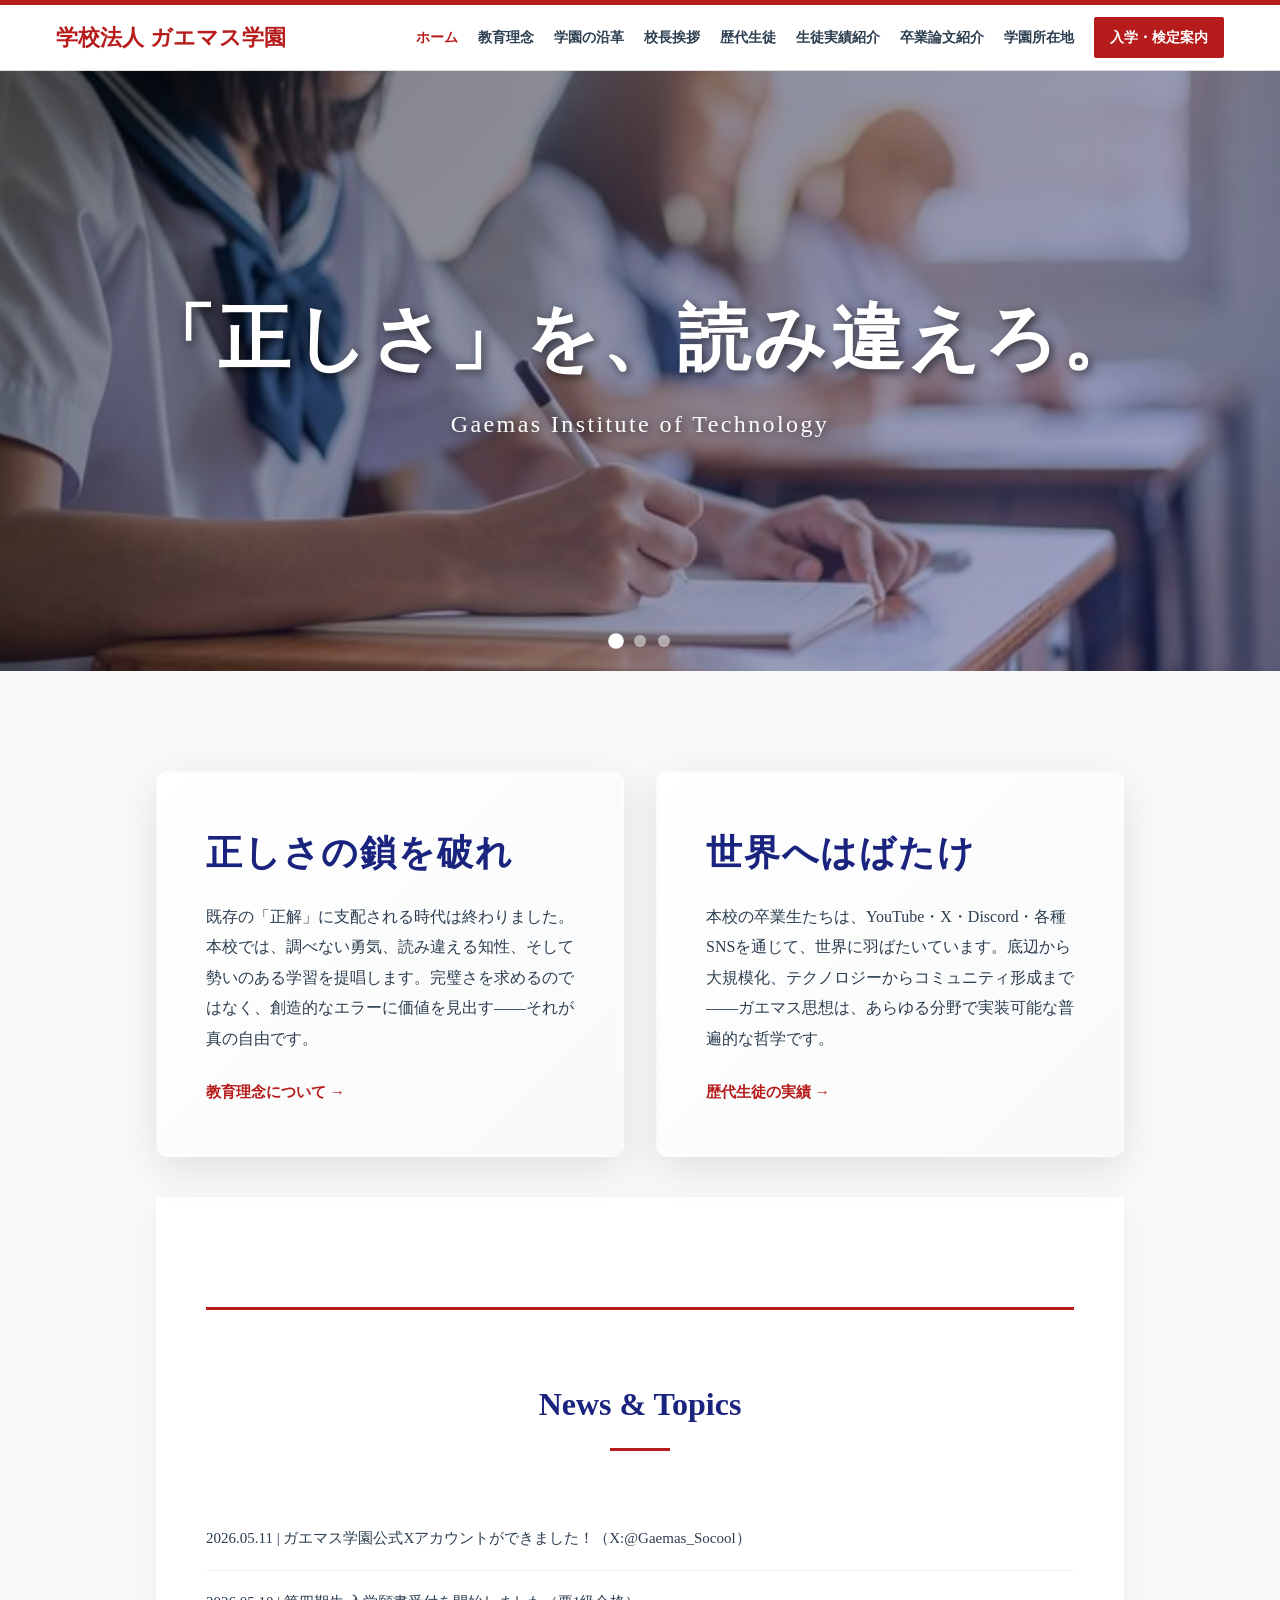
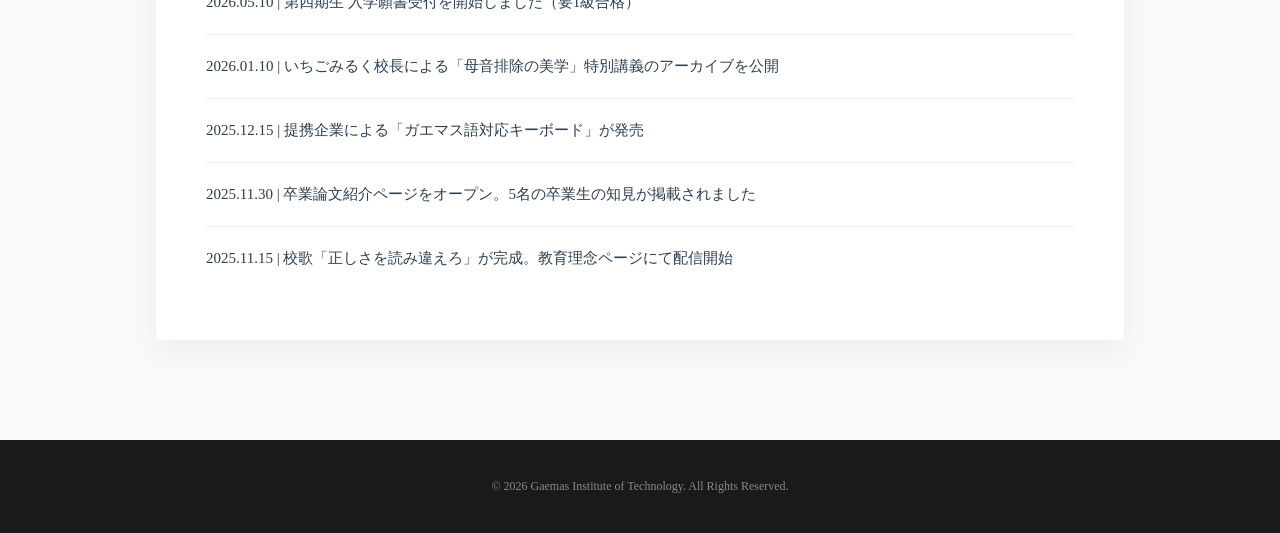
==== commit 7b4ee4f5: "Update index.html" ====
--- a/index.html
+++ b/index.html
@@ -243,7 +243,8 @@
             <div class="news-section">
                 <h2 class="news-title">News & Topics</h2>
                 <div style="height: 20px;"></div>
-                <div class="news-item">2026.02.21 | 令和8年度 入学願書受付を開始しました（要1級合格）</div>
+                <div class="news-item">2026.05.11 | ガエマス学園公式Xアカウントができました！（X:@Gaemas_Socool）</div>
+                <div class="news-item">2026.05.10 | 第四期生 入学願書受付を開始しました（要1級合格）</div>
                 <div class="news-item">2026.01.10 | いちごみるく校長による「母音排除の美学」特別講義のアーカイブを公開</div>
                 <div class="news-item">2025.12.15 | 提携企業による「ガエマス語対応キーボード」が発売</div>
                 <div class="news-item">2025.11.30 | 卒業論文紹介ページをオープン。5名の卒業生の知見が掲載されました</div>
